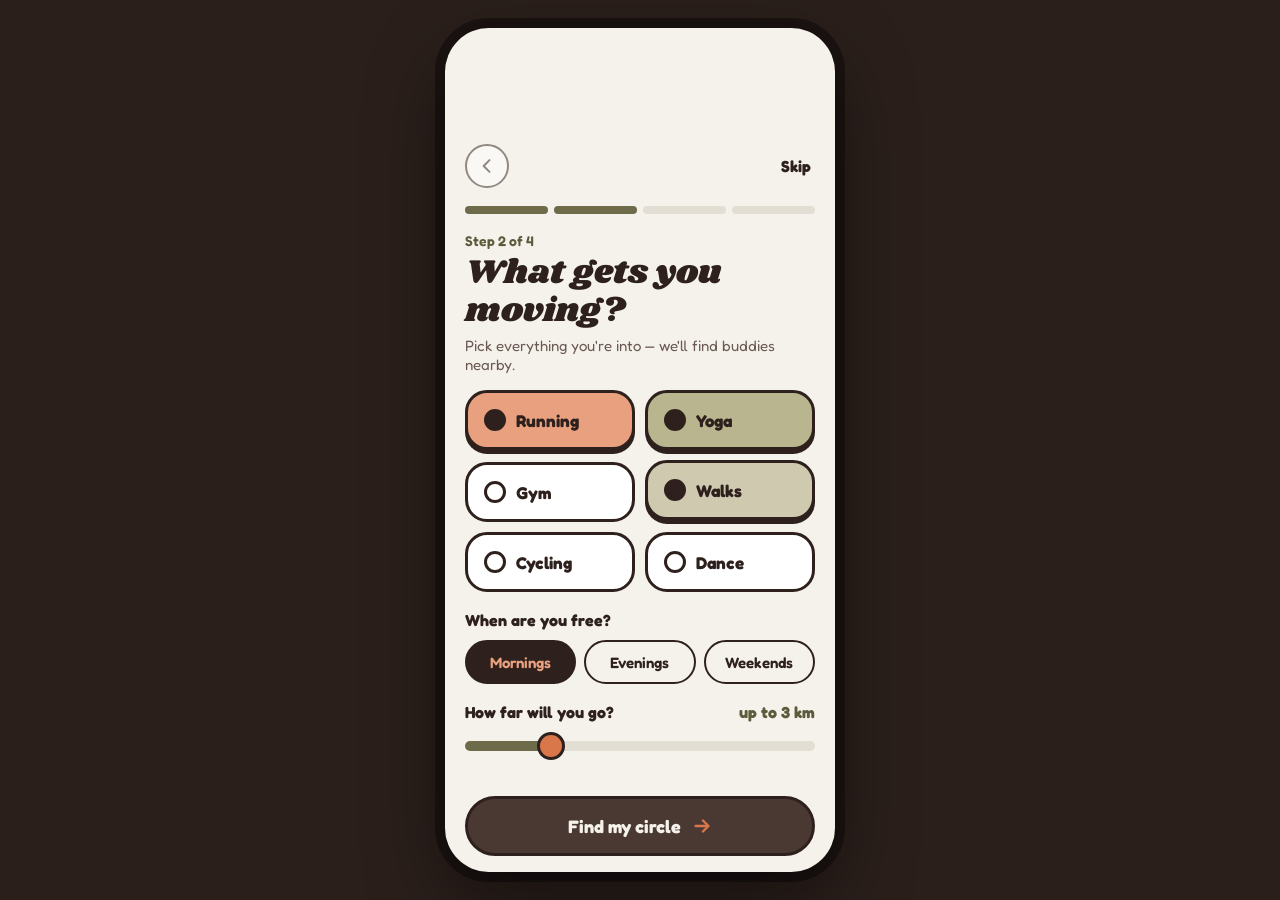
==== index.html @ 9f42185a "Replace repo contents with bloom-circle-repo archive Move app.js, index.html and style.css to the re" ====
<!doctype html>
<html lang="en">
<head>
<meta charset="utf-8">
<meta name="viewport" content="width=device-width, initial-scale=1, viewport-fit=cover">
<title>Bloom Circle</title>
<meta name="theme-color" content="#4A3832">
<link rel="preconnect" href="https://fonts.googleapis.com">
<link rel="preconnect" href="https://fonts.gstatic.com" crossorigin>
<link href="https://fonts.googleapis.com/css2?family=Shrikhand&family=Fredoka:wght@400;500;600;700&display=swap" rel="stylesheet">
<link rel="stylesheet" href="style.css">
</head>
<body>
<div class="phone">

  <!-- ============ ONBOARDING ============ -->
  <section class="screen onboarding active" id="onboarding">
    <div class="ob-blob" aria-hidden="true"></div>
    <div class="row-between">
      <button class="icon-btn light" aria-label="Back" disabled>
        <svg viewBox="0 0 24 24"><path d="M15 5l-7 7 7 7"/></svg>
      </button>
      <button class="link-btn" data-go="discover">Skip</button>
    </div>

    <div class="progress"><span class="on"></span><span class="on"></span><span></span><span></span></div>

    <div class="ob-head">
      <span class="step">Step 2 of 4</span>
      <h1>What gets you moving?</h1>
      <p>Pick everything you're into — we'll find buddies nearby.</p>
    </div>

    <div class="act-grid" id="actGrid"></div>

    <div class="block">
      <span class="label">When are you free?</span>
      <div class="seg" id="timeSeg">
        <button class="on">Mornings</button><button>Evenings</button><button>Weekends</button>
      </div>
    </div>

    <div class="block">
      <div class="row-between">
        <label class="label" for="dist">How far will you go?</label>
        <span class="dist-val" id="distVal">up to 3 km</span>
      </div>
      <input type="range" id="dist" min="1" max="10" value="3">
    </div>

    <div class="grow"></div>
    <button class="cta" data-go="discover">
      Find my circle
      <svg viewBox="0 0 24 24"><path d="M5 12h14M13 6l6 6-6 6"/></svg>
    </button>
  </section>

  <!-- ============ DISCOVER ============ -->
  <section class="screen discover" id="discover">
    <span class="sparkle" aria-hidden="true"></span>
    <div class="row-between">
      <div class="logo">
        <svg class="flower" viewBox="0 0 100 100" aria-hidden="true"><use href="#flower6"/><circle cx="50" cy="50" r="15" fill="#D9774B"/></svg>
        <span>bloom circle</span>
      </div>
      <button class="icon-btn dark" aria-label="Edit interests" data-go="onboarding">
        <svg viewBox="0 0 24 24"><path d="M4 7h10M18 7h2M4 17h4M12 17h8"/><circle cx="16" cy="7" r="2"/><circle cx="10" cy="17" r="2"/></svg>
      </button>
    </div>

    <div class="chips" id="chips"></div>

    <div class="deck" id="deck">
      <div class="deck-back" aria-hidden="true"></div>
      <div class="empty" id="empty">
        <svg class="flower big" viewBox="0 0 100 100" aria-hidden="true"><use href="#flower6"/><circle cx="50" cy="50" r="15" fill="#D9774B"/></svg>
        <h2>That's everyone for now</h2>
        <p>New buddies bloom every day.</p>
        <button class="pill" id="restart">Start over</button>
      </div>
    </div>

    <div class="actions">
      <button class="round skip" id="btnSkip" aria-label="Skip">
        <svg viewBox="0 0 24 24"><path d="M6 6l12 12M18 6L6 18"/></svg>
      </button>
      <button class="round like" id="btnLike" aria-label="Like">
        <svg viewBox="0 0 24 24"><path d="M12 20s-7-4.4-7-10a4 4 0 0 1 7-2.6A4 4 0 0 1 19 10c0 5.6-7 10-7 10z"/></svg>
      </button>
      <button class="round invite" id="btnInvite" aria-label="Invite to activity">
        <svg viewBox="0 0 24 24"><path d="M13 3L5 14h6l-1 7 8-11h-6z"/></svg>
      </button>
    </div>

    <nav class="tabbar">
      <button class="tab on" aria-label="Discover" data-go="discover">
        <svg viewBox="0 0 24 24"><rect x="5" y="3" width="14" height="18" rx="3"/></svg>
      </button>
      <button class="tab" aria-label="Interests" data-go="onboarding">
        <svg viewBox="0 0 24 24"><circle cx="9" cy="12" r="6"/><circle cx="15" cy="12" r="6"/></svg>
      </button>
      <button class="tab" aria-label="Chats" data-go="chat">
        <svg viewBox="0 0 24 24"><path d="M4 5h16v11H9l-5 4z"/></svg>
        <span class="dot" id="chatDot" hidden></span>
      </button>
      <button class="tab" aria-label="Profile" disabled>
        <svg viewBox="0 0 24 24"><circle cx="12" cy="8" r="4"/><path d="M4 21c1.5-4 4.5-6 8-6s6.5 2 8 6"/></svg>
      </button>
    </nav>
  </section>

  <!-- ============ MATCH ============ -->
  <section class="screen match" id="match">
    <div class="ring" aria-hidden="true"></div>
    <span class="star s1" aria-hidden="true"></span>
    <span class="star s2" aria-hidden="true"></span>
    <svg class="flower m-flower" viewBox="0 0 100 100" aria-hidden="true"><use href="#flower6"/><circle cx="50" cy="50" r="15" fill="#6E6B4A"/></svg>

    <h1>It's a<br>bloom!</h1>
    <p id="matchText">You and Sofia both want a morning run tomorrow.</p>

    <div class="avatars">
      <div class="av you">YOU</div>
      <div class="av them" id="matchAv">S</div>
      <div class="heart-badge"><svg viewBox="0 0 24 24"><path d="M12 20s-7-4.4-7-10a4 4 0 0 1 7-2.6A4 4 0 0 1 19 10c0 5.6-7 10-7 10z"/></svg></div>
    </div>

    <div class="plan-mini">
      <div class="tile"><svg viewBox="0 0 24 24"><circle cx="15" cy="4.5" r="2"/><path d="M8 21l3-6 3 2v5M6 12l3-3 4 1 2 3 3 1"/></svg></div>
      <div>
        <b id="matchPlan">Morning run · 5 km</b>
        <span id="matchWhen">Tomorrow, 7:00 · Park entrance</span>
      </div>
    </div>

    <div class="grow"></div>
    <button class="cta dark" id="sayHi">Say hi to Sofia</button>
    <button class="cta ghost" data-go="discover">Keep swiping</button>
  </section>

  <!-- ============ CHAT ============ -->
  <section class="screen chat" id="chat">
    <header class="chat-head">
      <button class="icon-btn dark" aria-label="Back" data-go="discover">
        <svg viewBox="0 0 24 24"><path d="M15 5l-7 7 7 7"/></svg>
      </button>
      <div class="av sm" id="chatAv">S</div>
      <div class="grow">
        <div class="chat-name" id="chatName">Sofia, 21</div>
        <div class="online" id="chatStatus">● online</div>
      </div>
    </header>

    <div class="chat-body">
      <div class="plan-card">
        <div class="row-between">
          <span class="caps">Your plan</span>
          <span class="badge" id="planBadge">Pending</span>
        </div>
        <div class="plan-title" id="planTitle">Morning run · 5 km</div>
        <div class="plan-when" id="planWhen">Tomorrow, 7:00 · Park entrance</div>
        <div class="plan-btns">
          <button class="solid" id="btnIn">I'm in</button>
          <button class="outline" id="btnTime">Change time</button>
        </div>
      </div>

      <div class="msgs" id="msgs"></div>

      <div class="quick" id="quick">
        <button>Share location</button><button>Running late</button><button>Safety tips</button>
      </div>

      <form class="composer" id="composer">
        <input id="msgInput" type="text" placeholder="Type something…" aria-label="Message" autocomplete="off">
        <button class="send" aria-label="Send">
          <svg viewBox="0 0 24 24"><path d="M4 12l16-8-6 16-2-6z"/></svg>
        </button>
      </form>
    </div>
  </section>

  <div class="toast" id="toast" role="status"></div>
</div>

<!-- shared flower shape -->
<svg width="0" height="0" style="position:absolute" aria-hidden="true">
  <defs>
    <g id="flower6" fill="#F5F2EC">
      <ellipse cx="50" cy="22" rx="13" ry="21"/>
      <ellipse cx="50" cy="22" rx="13" ry="21" transform="rotate(60 50 50)"/>
      <ellipse cx="50" cy="22" rx="13" ry="21" transform="rotate(120 50 50)"/>
      <ellipse cx="50" cy="22" rx="13" ry="21" transform="rotate(180 50 50)"/>
      <ellipse cx="50" cy="22" rx="13" ry="21" transform="rotate(240 50 50)"/>
      <ellipse cx="50" cy="22" rx="13" ry="21" transform="rotate(300 50 50)"/>
    </g>
  </defs>
</svg>

<script src="app.js"></script>
</body>
</html>
---- style.css ----
/* Bloom Circle — palette C: cocoa, cream, olive + terracotta */
:root {
  --cocoa: #4A3832;
  --ink: #2E211D;
  --cream: #F5F2EC;
  --olive: #6E6B4A;
  --olive-light: #B8B58F;
  --olive-text: #5E5B3D;
  --terra: #D9774B;
  --terra-light: #E8A07E;
  --muted: #6B5A54;
  --line: #E3DED3;
}

* { box-sizing: border-box; }
html, body { margin: 0; height: 100%; }
body {
  background: #2a1f1b;
  font-family: 'Fredoka', system-ui, sans-serif;
  color: var(--ink);
  display: flex; align-items: center; justify-content: center;
  -webkit-tap-highlight-color: transparent;
}
button { font-family: inherit; cursor: pointer; color: inherit; }
button:disabled { cursor: default; opacity: .5; }
svg { display: block; }
h1, h2 { font-family: 'Shrikhand', serif; font-weight: 400; margin: 0; }
p { margin: 0; }

/* phone frame on desktop, full screen on mobile */
.phone {
  position: relative; width: 390px; height: 844px; max-height: 100vh;
  border-radius: 44px; overflow: hidden; background: var(--cocoa);
  box-shadow: 0 30px 80px rgba(0,0,0,.45), 0 0 0 10px #1a1311;
}
@media (max-width: 500px) {
  body { display: block; }
  .phone { width: 100%; height: 100vh; height: 100dvh; max-height: none; border-radius: 0; box-shadow: none; }
}

/* screens */
.screen {
  position: absolute; inset: 0; display: flex; flex-direction: column;
  padding: 22px 20px 16px; gap: 14px; overflow: hidden;
  opacity: 0; pointer-events: none; transform: translateY(16px);
  transition: opacity .3s ease, transform .3s ease;
}
.screen.active { opacity: 1; pointer-events: auto; transform: none; }

.row-between { display: flex; align-items: center; justify-content: space-between; gap: 10px; }
.grow { flex-grow: 1; }

/* icon buttons */
.icon-btn {
  width: 44px; height: 44px; border-radius: 22px; padding: 0; flex-shrink: 0;
  display: flex; align-items: center; justify-content: center; background: transparent;
}
.icon-btn svg { width: 20px; height: 20px; fill: none; stroke-width: 2.4; stroke-linecap: round; stroke-linejoin: round; }
.icon-btn.light { border: 2px solid var(--ink); background: #fff; }
.icon-btn.light svg { stroke: var(--ink); }
.icon-btn.dark { border: 2px solid var(--cream); }
.icon-btn.dark svg { stroke: var(--cream); }
.link-btn { background: none; border: none; font-weight: 700; font-size: 16px; padding: 10px 4px; }

/* ---------- onboarding ---------- */
.onboarding { background: var(--cream); gap: 18px; }
.ob-blob { position: absolute; width: 300px; height: 300px; border-radius: 50%; background: var(--olive-light); right: -120px; top: -150px; }
.onboarding > * { position: relative; }
.progress { display: flex; gap: 6px; }
.progress span { flex: 1; height: 8px; border-radius: 4px; background: var(--line); }
.progress span.on { background: var(--olive); }
.ob-head { display: flex; flex-direction: column; gap: 6px; }
.step { font-size: 14px; font-weight: 600; color: var(--olive-text); }
.ob-head h1 { font-size: 34px; line-height: 1.1; }
.ob-head p { font-size: 15px; color: var(--muted); }

.act-grid { display: grid; grid-template-columns: repeat(2, minmax(0, 1fr)); gap: 10px; }
.act {
  height: 60px; border-radius: 22px; border: 3px solid var(--ink); background: #fff;
  display: flex; align-items: center; gap: 10px; padding: 0 16px;
  font-size: 17px; font-weight: 700; text-align: left;
  transition: transform .15s, box-shadow .15s, background .15s;
}
.act .dot { width: 22px; height: 22px; border-radius: 11px; border: 3px solid var(--ink); background: #fff; flex-shrink: 0; transition: background .15s; }
.act.on { box-shadow: 0 4px 0 var(--ink); transform: translateY(-2px); }
.act.on .dot { background: var(--ink); }
.act:active { transform: translateY(1px); box-shadow: none; }

.block { display: flex; flex-direction: column; gap: 10px; }
.label { font-weight: 700; font-size: 16px; }
.seg { display: flex; gap: 8px; }
.seg button {
  flex: 1; height: 44px; border-radius: 22px; border: 2px solid var(--ink);
  background: transparent; font-size: 15px; font-weight: 600; transition: background .15s, color .15s;
}
.seg button.on { background: var(--ink); color: var(--terra-light); }
.dist-val { font-weight: 700; color: var(--olive-text); }

input[type=range] {
  -webkit-appearance: none; appearance: none; width: 100%; height: 28px; background: transparent; margin: 0;
  --p: 22%;
}
input[type=range]::-webkit-slider-runnable-track {
  height: 10px; border-radius: 5px;
  background: linear-gradient(to right, var(--olive) var(--p), var(--line) var(--p));
}
input[type=range]::-moz-range-track { height: 10px; border-radius: 5px; background: var(--line); }
input[type=range]::-moz-range-progress { height: 10px; border-radius: 5px; background: var(--olive); }
input[type=range]::-webkit-slider-thumb {
  -webkit-appearance: none; width: 28px; height: 28px; border-radius: 14px; margin-top: -9px;
  background: var(--terra); border: 3px solid var(--ink);
}
input[type=range]::-moz-range-thumb { width: 22px; height: 22px; border-radius: 14px; background: var(--terra); border: 3px solid var(--ink); }

.cta {
  height: 60px; border-radius: 30px; border: 3px solid var(--ink); flex-shrink: 0;
  background: var(--cocoa); color: var(--cream);
  display: flex; align-items: center; justify-content: center; gap: 10px;
  font-size: 18px; font-weight: 700; transition: transform .1s;
}
.cta:active { transform: scale(.97); }
.cta svg { width: 22px; height: 22px; fill: none; stroke: var(--terra); stroke-width: 2.6; stroke-linecap: round; stroke-linejoin: round; }
.cta.dark { background: var(--ink); color: var(--cream); }
.cta.ghost { background: transparent; color: var(--ink); height: 56px; }

/* ---------- discover ---------- */
.discover { background: var(--cocoa); }
.sparkle {
  position: absolute; right: -14px; top: 120px; width: 60px; height: 60px; opacity: .45; background: var(--terra);
  clip-path: polygon(50% 0, 58% 42%, 100% 50%, 58% 58%, 50% 100%, 42% 58%, 0 50%, 42% 42%);
}
.logo { display: flex; align-items: center; gap: 8px; }
.logo .flower { width: 34px; height: 34px; }
.logo span { font-family: 'Shrikhand', serif; font-size: 26px; color: var(--terra); line-height: 1; }

.chips { display: flex; gap: 8px; overflow-x: auto; scrollbar-width: none; flex-shrink: 0; }
.chips::-webkit-scrollbar { display: none; }
.chip {
  height: 40px; padding: 0 16px; border-radius: 20px; flex-shrink: 0;
  border: 2px solid var(--cream); background: transparent; color: var(--cream);
  font-size: 15px; font-weight: 600; transition: background .15s, color .15s;
}
.chip.on { background: var(--cream); color: var(--ink); border-color: var(--ink); }

.deck { flex-grow: 1; position: relative; margin-top: 6px; min-height: 0; }
.deck-back { position: absolute; left: 14px; right: 14px; top: -8px; bottom: 10px; background: var(--olive); border-radius: 34px; transform: rotate(3deg); }

.card {
  position: absolute; inset: 0; background: var(--cream); border: 3px solid var(--ink);
  border-radius: 34px; overflow: hidden; display: flex; flex-direction: column;
  touch-action: none; user-select: none; cursor: grab;
  transition: transform .35s cubic-bezier(.2,.8,.2,1), opacity .35s;
}
.card.dragging { transition: none; cursor: grabbing; }
.card.under { transform: scale(.95) translateY(10px); pointer-events: none; }
.card .photo { flex: 1 1 auto; min-height: 150px; position: relative; overflow: hidden; border-bottom: 3px solid var(--ink); }
.card .blob { position: absolute; width: 260px; height: 260px; left: -60px; bottom: -120px; border-radius: 50%; }
.card .photo .flower { position: absolute; width: 140px; height: 140px; left: 50%; top: 50%; transform: translate(-50%, -52%); }
.card .ph-label { position: absolute; left: 16px; bottom: 14px; font-size: 12px; font-weight: 600; background: var(--cream); border-radius: 10px; padding: 4px 10px; }
.card .vibe {
  position: absolute; right: 14px; top: 14px; display: flex; align-items: center; gap: 6px;
  background: var(--cream); border: 2px solid var(--ink); border-radius: 20px; padding: 6px 12px; font-weight: 700; font-size: 15px;
}
.card .vibe svg { width: 16px; height: 16px; fill: none; stroke: var(--ink); stroke-width: 2.4; stroke-linejoin: round; }
.card .info { padding: 14px 18px 16px; display: flex; flex-direction: column; gap: 8px; flex-shrink: 0; }
.card .name { font-family: 'Shrikhand', serif; font-size: 28px; line-height: 1.1; }
.card .distance { font-size: 14px; font-weight: 600; color: var(--muted); white-space: nowrap; }
.card .when { display: flex; align-items: center; gap: 8px; font-size: 15px; font-weight: 600; color: var(--olive-text); }
.card .when svg { width: 18px; height: 18px; fill: none; stroke: currentColor; stroke-width: 2.2; stroke-linecap: round; }
.card .tags { display: flex; gap: 6px; flex-wrap: wrap; }
.card .tags span { font-size: 13px; font-weight: 600; border: 2px solid var(--ink); border-radius: 14px; padding: 3px 10px; background: #fff; }
.card .bio { font-size: 14px; line-height: 1.4; color: var(--cocoa); }

.stamp {
  position: absolute; top: 34px; padding: 6px 14px; border: 4px solid; border-radius: 14px;
  font-family: 'Shrikhand', serif; font-size: 28px; opacity: 0; background: var(--cream); z-index: 2;
}
.stamp.yes { left: 20px; color: var(--terra); border-color: var(--terra); transform: rotate(-14deg); }
.stamp.no { right: 20px; color: var(--ink); border-color: var(--ink); transform: rotate(14deg); }

.empty {
  position: absolute; inset: 0; border-radius: 34px; background: var(--cream); border: 3px solid var(--ink);
  display: none; flex-direction: column; align-items: center; justify-content: center; gap: 10px; text-align: center; padding: 24px;
}
.empty.show { display: flex; }
.empty .big { width: 90px; height: 90px; }
.empty .big use { fill: var(--olive-light); }
.empty h2 { font-size: 24px; }
.empty p { color: var(--muted); }
.pill { margin-top: 8px; height: 44px; padding: 0 22px; border-radius: 22px; border: none; background: var(--ink); color: var(--cream); font-weight: 700; font-size: 15px; }

.actions { display: flex; align-items: center; justify-content: center; gap: 22px; flex-shrink: 0; }
.round {
  border-radius: 50%; border: 3px solid var(--ink); padding: 0;
  display: flex; align-items: center; justify-content: center; transition: transform .12s;
}
.round:active { transform: scale(.88); }
.round svg { fill: none; stroke-linecap: round; stroke-linejoin: round; }
.round.skip { width: 62px; height: 62px; background: var(--cream); }
.round.skip svg { width: 24px; height: 24px; stroke: var(--ink); stroke-width: 3; }
.round.like { width: 78px; height: 78px; background: var(--terra); }
.round.like svg { width: 34px; height: 34px; fill: var(--cream); stroke: var(--ink); stroke-width: 1.8; }
.round.invite { width: 62px; height: 62px; background: var(--olive); }
.round.invite svg { width: 24px; height: 24px; stroke: var(--cream); stroke-width: 2.6; }

.tabbar { display: flex; justify-content: space-around; align-items: center; background: var(--ink); border-radius: 30px; height: 64px; padding: 0 8px; flex-shrink: 0; }
.tab { position: relative; width: 52px; height: 44px; border-radius: 22px; border: none; background: transparent; display: flex; align-items: center; justify-content: center; }
.tab svg { width: 22px; height: 22px; fill: none; stroke: var(--cream); stroke-width: 2.2; stroke-linecap: round; stroke-linejoin: round; }
.tab.on { background: var(--cream); }
.tab.on svg { stroke: var(--ink); }
.tab .dot { position: absolute; top: 6px; right: 10px; width: 9px; height: 9px; border-radius: 5px; background: var(--terra); }

/* ---------- match ---------- */
.match { background: var(--terra); align-items: center; padding: 64px 24px 28px; gap: 20px; }
.match > * { position: relative; }
.ring { position: absolute !important; width: 520px; height: 520px; border-radius: 50%; border: 40px solid #E39470; left: -65px; top: 120px; }
.star { position: absolute !important; clip-path: polygon(50% 0, 58% 42%, 100% 50%, 58% 58%, 50% 100%, 42% 58%, 0 50%, 42% 42%); }
.star.s1 { width: 54px; height: 54px; left: 28px; top: 70px; background: var(--olive); }
.star.s2 { width: 34px; height: 34px; right: 36px; top: 210px; background: var(--cream); }
.m-flower { position: absolute !important; width: 70px; height: 70px; right: 18px; top: 500px; }
.match h1 { font-size: 52px; line-height: 1; text-align: center; transform: rotate(-4deg); }
.match > p { font-size: 17px; font-weight: 500; text-align: center; }
.avatars { display: flex; align-items: center; height: 170px; }
.av {
  border-radius: 50%; border: 3px solid var(--ink); display: flex; align-items: center; justify-content: center;
  font-weight: 700; flex-shrink: 0;
}
.avatars .av { width: 150px; height: 150px; border-width: 4px; font-size: 40px; font-family: 'Shrikhand', serif; font-weight: 400; }
.av.you { background: var(--olive); color: var(--cream); transform: rotate(-6deg); font-size: 26px !important; }
.av.them { background: var(--cocoa); color: var(--cream); margin-left: -34px; transform: rotate(6deg); }
.heart-badge {
  position: absolute; left: 50%; top: 50%; transform: translate(-50%, -50%);
  width: 56px; height: 56px; border-radius: 28px; background: var(--cream); border: 3px solid var(--ink);
  display: flex; align-items: center; justify-content: center;
}
.heart-badge svg { width: 26px; height: 26px; fill: var(--terra); stroke: var(--ink); stroke-width: 1.8; stroke-linejoin: round; }
.match.active .heart-badge { animation: pop .6s .25s both; }
.match.active .avatars .you { animation: slideL .5s both; }
.match.active .avatars .them { animation: slideR .5s both; }
@keyframes pop { 0% { transform: translate(-50%,-50%) scale(0); } 70% { transform: translate(-50%,-50%) scale(1.25); } 100% { transform: translate(-50%,-50%) scale(1); } }
@keyframes slideL { from { transform: translateX(-80px) rotate(-6deg); opacity: 0; } }
@keyframes slideR { from { transform: translateX(80px) rotate(6deg); opacity: 0; } }

.plan-mini {
  width: 100%; background: var(--cream); border: 3px solid var(--ink); border-radius: 26px; padding: 14px 16px;
  display: flex; align-items: center; gap: 14px; box-shadow: 0 5px 0 var(--ink);
}
.plan-mini b { display: block; font-size: 16px; }
.plan-mini span { font-size: 14px; color: var(--muted); }
.tile { width: 52px; height: 52px; flex-shrink: 0; border-radius: 16px; background: var(--olive-light); border: 2px solid var(--ink); display: flex; align-items: center; justify-content: center; }
.tile svg { width: 26px; height: 26px; fill: none; stroke: var(--ink); stroke-width: 2.2; stroke-linecap: round; stroke-linejoin: round; }
.match .cta { width: 100%; }

/* ---------- chat ---------- */
.chat { background: var(--cocoa); padding: 0; gap: 0; }
.chat-head { display: flex; align-items: center; gap: 12px; padding: 22px 20px 16px; }
.av.sm { width: 48px; height: 48px; background: var(--olive-light); font-size: 18px; }
.chat-name { font-family: 'Shrikhand', serif; font-size: 22px; color: var(--cream); line-height: 1.1; }
.online { font-size: 13px; font-weight: 600; color: var(--terra-light); }
.chat-body {
  flex: 1; min-height: 0; background: var(--cream); border-radius: 34px 34px 0 0;
  padding: 18px 18px 14px; display: flex; flex-direction: column; gap: 12px;
}
.plan-card { background: var(--olive-light); border: 3px solid var(--ink); border-radius: 24px; padding: 14px 16px; display: flex; flex-direction: column; gap: 8px; flex-shrink: 0; }
.caps { font-size: 12px; font-weight: 700; letter-spacing: .06em; text-transform: uppercase; }
.badge { font-size: 12px; font-weight: 700; background: var(--ink); color: var(--terra-light); border-radius: 10px; padding: 3px 10px; transition: background .2s, color .2s; }
.badge.ok { background: var(--terra); color: var(--ink); }
.plan-title { font-family: 'Shrikhand', serif; font-size: 22px; line-height: 1.1; }
.plan-when { font-size: 14px; font-weight: 500; }
.plan-btns { display: flex; gap: 8px; }
.plan-btns button { flex: 1; height: 44px; border-radius: 22px; font-size: 15px; font-weight: 700; }
.plan-btns .solid { border: none; background: var(--ink); color: var(--cream); }
.plan-btns .outline { border: 2px solid var(--ink); background: transparent; }

.msgs { flex: 1; min-height: 0; overflow-y: auto; display: flex; flex-direction: column; gap: 10px; padding: 4px 2px; }
.time { align-self: center; font-size: 12px; font-weight: 600; color: var(--muted); }
.msg { max-width: 78%; padding: 10px 14px; font-size: 15px; line-height: 1.35; animation: msgIn .25s both; }
.msg.them { align-self: flex-start; background: #fff; border: 2px solid var(--ink); border-radius: 22px 22px 22px 6px; }
.msg.me { align-self: flex-end; background: var(--olive); color: var(--cream); border-radius: 22px 22px 6px 22px; }
.msg.typing { color: var(--muted); }
@keyframes msgIn { from { opacity: 0; transform: translateY(8px); } }

.quick { display: flex; gap: 8px; overflow-x: auto; scrollbar-width: none; flex-shrink: 0; }
.quick::-webkit-scrollbar { display: none; }
.quick button { height: 36px; flex-shrink: 0; border-radius: 18px; border: 2px solid var(--olive-text); background: transparent; color: var(--olive-text); font-size: 14px; font-weight: 600; padding: 0 14px; }
.composer { display: flex; gap: 8px; align-items: center; flex-shrink: 0; }
.composer input {
  flex: 1; min-width: 0; height: 52px; border-radius: 26px; background: #fff; border: 2px solid var(--ink);
  padding: 0 18px; font-family: inherit; font-size: 15px; color: var(--ink); outline: none;
}
.composer input:focus { border-color: var(--terra); }
.send { width: 52px; height: 52px; border-radius: 26px; background: var(--terra); border: 2px solid var(--ink); display: flex; align-items: center; justify-content: center; padding: 0; flex-shrink: 0; }
.send svg { width: 22px; height: 22px; fill: none; stroke: var(--ink); stroke-width: 2.4; stroke-linecap: round; stroke-linejoin: round; }

/* toast */
.toast {
  position: absolute; left: 50%; bottom: 96px; transform: translate(-50%, 20px); opacity: 0;
  background: var(--ink); color: var(--cream); padding: 10px 18px; border-radius: 20px;
  font-size: 14px; font-weight: 600; pointer-events: none; transition: .25s; white-space: nowrap; z-index: 10;
}
.toast.show { opacity: 1; transform: translate(-50%, 0); }

button:focus-visible, input:focus-visible { outline: 3px solid var(--terra); outline-offset: 2px; }
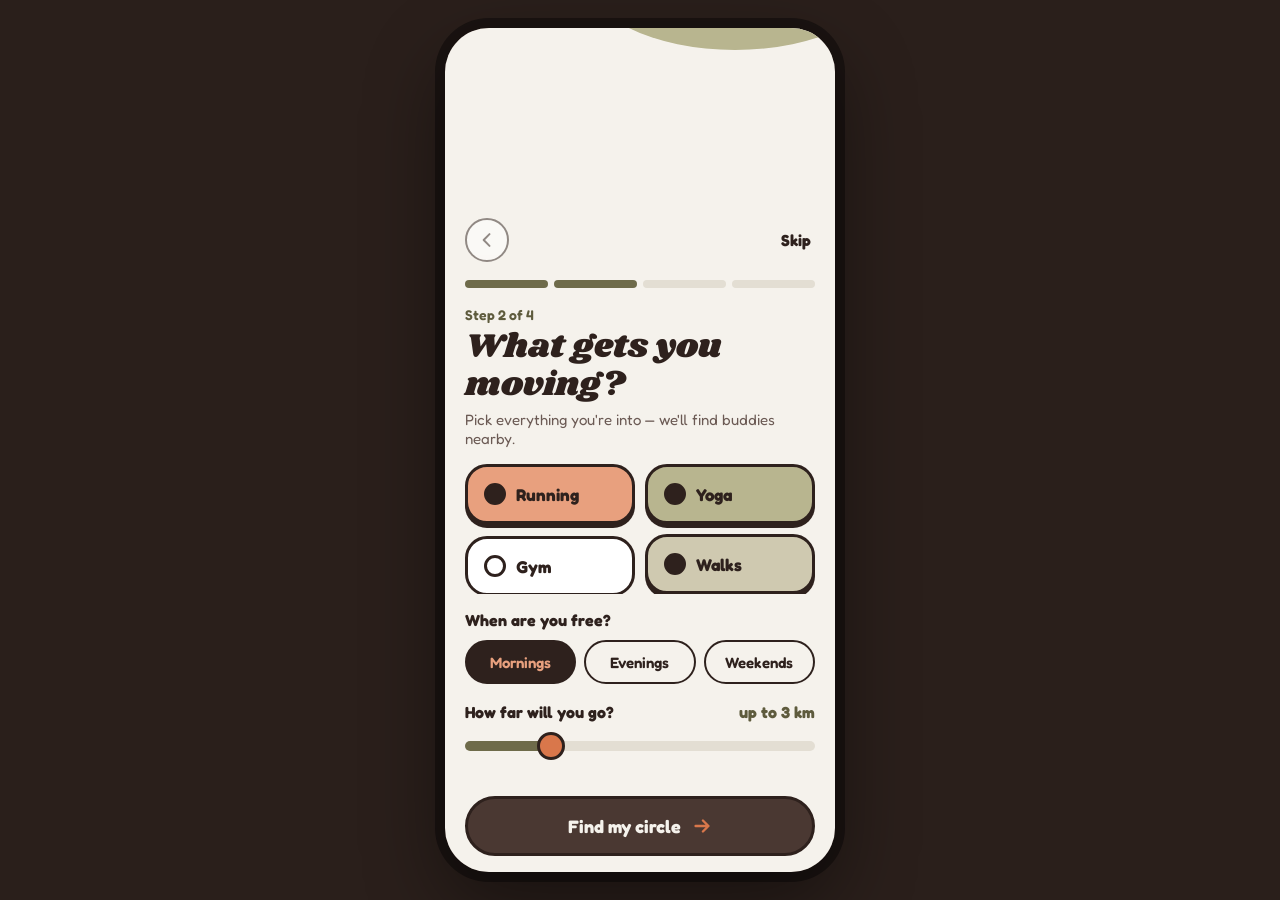
==== commit be6dd2b0: "Chat list, profile view mode, custom activities The profile now opens read-only and the segment is V" ====
--- a/index.html
+++ b/index.html
@@ -99,11 +99,11 @@
       <button class="tab" aria-label="Interests" data-go="onboarding">
         <svg viewBox="0 0 24 24"><circle cx="9" cy="12" r="6"/><circle cx="15" cy="12" r="6"/></svg>
       </button>
-      <button class="tab" aria-label="Chats" data-go="chat">
+      <button class="tab" aria-label="Chats" data-go="chats">
         <svg viewBox="0 0 24 24"><path d="M4 5h16v11H9l-5 4z"/></svg>
-        <span class="dot" id="chatDot" hidden></span>
-      </button>
-      <button class="tab" aria-label="Profile" disabled>
+        <span class="dot chatdot" hidden></span>
+      </button>
+      <button class="tab" aria-label="Profile" data-go="profile">
         <svg viewBox="0 0 24 24"><circle cx="12" cy="8" r="4"/><path d="M4 21c1.5-4 4.5-6 8-6s6.5 2 8 6"/></svg>
       </button>
     </nav>
@@ -138,10 +138,40 @@
     <button class="cta ghost" data-go="discover">Keep swiping</button>
   </section>
 
+
+  <!-- ============ CHATS ============ -->
+  <section class="screen chats" id="chats">
+    <h1 class="p-title">Chats</h1>
+
+    <div class="chat-list" id="chatList"></div>
+    <div class="chats-empty" id="chatsEmpty" hidden>
+      <svg class="flower big" viewBox="0 0 100 100" aria-hidden="true"><use href="#flower6"/><circle cx="50" cy="50" r="15" fill="#D9774B"/></svg>
+      <h2>No chats yet</h2>
+      <p>Bloom with someone on Discover and your chat lands here.</p>
+      <button class="pill" data-go="discover">Find buddies</button>
+    </div>
+
+    <nav class="tabbar">
+      <button class="tab" aria-label="Discover" data-go="discover">
+        <svg viewBox="0 0 24 24"><rect x="5" y="3" width="14" height="18" rx="3"/></svg>
+      </button>
+      <button class="tab" aria-label="Interests" data-go="onboarding">
+        <svg viewBox="0 0 24 24"><circle cx="9" cy="12" r="6"/><circle cx="15" cy="12" r="6"/></svg>
+      </button>
+      <button class="tab on" aria-label="Chats" data-go="chats">
+        <svg viewBox="0 0 24 24"><path d="M4 5h16v11H9l-5 4z"/></svg>
+        <span class="dot chatdot" hidden></span>
+      </button>
+      <button class="tab" aria-label="Profile" data-go="profile">
+        <svg viewBox="0 0 24 24"><circle cx="12" cy="8" r="4"/><path d="M4 21c1.5-4 4.5-6 8-6s6.5 2 8 6"/></svg>
+      </button>
+    </nav>
+  </section>
+
   <!-- ============ CHAT ============ -->
   <section class="screen chat" id="chat">
     <header class="chat-head">
-      <button class="icon-btn dark" aria-label="Back" data-go="discover">
+      <button class="icon-btn dark" aria-label="Back to chats" data-go="chats">
         <svg viewBox="0 0 24 24"><path d="M15 5l-7 7 7 7"/></svg>
       </button>
       <div class="av sm" id="chatAv">S</div>
@@ -180,7 +210,213 @@
     </div>
   </section>
 
+
+  <!-- ============ PROFILE ============ -->
+  <section class="screen profile" id="profile">
+
+    <!-- ---------- profile ---------- -->
+    <div class="p-page" id="profMain">
+      <div class="row-between">
+        <h1 class="p-title">Profile</h1>
+        <button class="icon-btn dark" id="btnSettings" aria-label="Settings">
+          <svg viewBox="0 0 24 24"><circle cx="12" cy="12" r="3"/><circle cx="12" cy="12" r="6.3"/><path d="M12 5.7V3M12 18.3V21M5.7 12H3M18.3 12H21M16.5 7.5l1.9-1.9M7.5 7.5L5.6 5.6M16.5 16.5l1.9 1.9M7.5 16.5l-1.9 1.9"/></svg>
+        </button>
+      </div>
+
+      <div class="p-scroll">
+        <div class="not-preview">
+          <div class="p-photos">
+            <div class="p-ring" id="profRing">
+              <div class="p-main">
+                <div class="p-blob"></div>
+                <svg class="p-flower" viewBox="0 0 100 100" aria-hidden="true"><use href="#flower6"/><circle cx="50" cy="50" r="15" fill="#D9774B"/></svg>
+                <span class="p-label">[MAIN PHOTO]</span>
+                <span class="p-pct" id="profPct">70%</span>
+              </div>
+            </div>
+            <div class="p-slots" id="photoSlots"></div>
+            <span class="p-complete" id="profComplete">Profile 70% complete</span>
+          </div>
+
+          <div class="p-id">
+            <div class="p-namerow">
+              <input class="p-name" id="profName" aria-label="Name" maxlength="18" autocomplete="off">
+              <span class="p-measure" id="nameMeasure" aria-hidden="true"></span>
+              <span class="p-comma">,</span>
+              <input class="p-age" id="profAge" type="number" min="18" max="99" aria-label="Age">
+            </div>
+            <p class="p-hint" id="ageHint" hidden>You must be 18 or older</p>
+            <div class="p-sub">
+              <span id="profCity">Kyiv &middot; Podil</span>
+              <span class="p-verified"><svg viewBox="0 0 24 24"><path d="M5 12.5l4.5 4.5L19 7.5"/></svg>Verified</span>
+            </div>
+          </div>
+        </div>
+
+        <div class="p-seg" id="modeSeg" role="group" aria-label="View mode">
+          <button class="on" data-mode="view">View</button><button data-mode="edit">Edit</button><button data-mode="preview">Preview</button>
+        </div>
+
+        <div class="p-preview" id="profPreview" hidden></div>
+
+        <div class="not-preview">
+          <section class="p-sec">
+            <div class="row-between"><h2 class="p-h2">About me</h2><span class="p-count" id="bioCount">0/150</span></div>
+            <textarea class="p-bio" id="profBio" maxlength="150" rows="3" aria-label="About me" placeholder="Say something about yourself"></textarea>
+          </section>
+
+          <section class="p-sec">
+            <div class="row-between">
+              <h2 class="p-h2">My activities</h2>
+              <button class="p-add" id="btnAddAct">+ Add</button>
+            </div>
+            <div class="p-picker" id="actPicker" hidden>
+              <div class="p-pickgrid" id="actPickGrid"></div>
+              <div class="p-newact">
+                <input id="actInput" type="text" maxlength="18" autocomplete="off" placeholder="Add your own, e.g. Tennis" aria-label="Add your own activity">
+                <button id="actAdd" aria-label="Add this activity">
+                  <svg viewBox="0 0 24 24"><path d="M12 5v14M5 12h14"/></svg>
+                </button>
+              </div>
+              <div class="p-suggest" id="actSuggest"></div>
+            </div>
+            <div class="p-chips" id="profActs"></div>
+          </section>
+
+          <section class="p-sec">
+            <h2 class="p-h2">Availability</h2>
+            <div class="p-avail" id="profAvail"></div>
+            <div class="row-between"><span class="p-label2">Search radius</span><span class="p-val" id="profDistVal">up to 3 km</span></div>
+            <input type="range" id="profDist" min="1" max="10" value="3" aria-label="Search radius">
+          </section>
+
+          <section class="p-sec">
+            <h2 class="p-h2">Looking for</h2>
+            <div class="p-chips" id="profLooking"></div>
+            <span class="p-label2">Vibe</span>
+            <div class="p-chips" id="profVibes"></div>
+          </section>
+
+          <section class="p-sec">
+            <h2 class="p-h2">Stats</h2>
+            <div class="p-stats">
+              <div class="p-stat"><b id="statMeetups">0</b><span>Meetups</span></div>
+              <div class="p-stat"><b id="statBuddies">0</b><span>Buddies</span></div>
+              <div class="p-stat"><b id="statStreak">0</b><span>Week streak</span></div>
+            </div>
+          </section>
+
+          <section class="p-sec">
+            <h2 class="p-h2">Badges</h2>
+            <div class="p-badges" id="profBadges"></div>
+          </section>
+        </div>
+      </div>
+
+      <nav class="tabbar">
+        <button class="tab" aria-label="Discover" data-go="discover">
+          <svg viewBox="0 0 24 24"><rect x="5" y="3" width="14" height="18" rx="3"/></svg>
+        </button>
+        <button class="tab" aria-label="Interests" data-go="onboarding">
+          <svg viewBox="0 0 24 24"><circle cx="9" cy="12" r="6"/><circle cx="15" cy="12" r="6"/></svg>
+        </button>
+        <button class="tab" aria-label="Chats" data-go="chats">
+          <svg viewBox="0 0 24 24"><path d="M4 5h16v11H9l-5 4z"/></svg>
+          <span class="dot chatdot" hidden></span>
+        </button>
+        <button class="tab on" aria-label="Profile" data-go="profile">
+          <svg viewBox="0 0 24 24"><circle cx="12" cy="8" r="4"/><path d="M4 21c1.5-4 4.5-6 8-6s6.5 2 8 6"/></svg>
+        </button>
+      </nav>
+    </div>
+
+    <!-- ---------- settings ---------- -->
+    <div class="p-page" id="profSettings" hidden>
+      <div class="row-between">
+        <button class="icon-btn dark" id="btnSetBack" aria-label="Back to profile">
+          <svg viewBox="0 0 24 24"><path d="M15 5l-7 7 7 7"/></svg>
+        </button>
+        <h1 class="p-title">Settings</h1>
+        <span class="p-spacer"></span>
+      </div>
+
+      <div class="p-scroll">
+        <section class="p-sec">
+          <h2 class="p-h2">Discovery</h2>
+          <div class="p-row">
+            <span>Show me in search</span>
+            <button class="p-switch on" data-key="visible" data-label="Show me in search" role="switch" aria-checked="true" aria-label="Show me in search"><span></span></button>
+          </div>
+          <div class="row-between"><span class="p-label2">Age range</span><span class="p-val" id="ageRangeVal">18 &ndash; 35</span></div>
+          <span class="p-mini">Youngest</span>
+          <input type="range" id="ageMin" min="18" max="60" value="18" aria-label="Youngest age">
+          <span class="p-mini">Oldest</span>
+          <input type="range" id="ageMax" min="18" max="60" value="35" aria-label="Oldest age">
+          <div class="row-between"><span class="p-label2">Max distance</span><span class="p-val" id="setDistVal">up to 3 km</span></div>
+          <input type="range" id="setDist" min="1" max="10" value="3" aria-label="Maximum distance">
+        </section>
+
+        <section class="p-sec">
+          <h2 class="p-h2">Notifications</h2>
+          <div class="p-row">
+            <span>New matches</span>
+            <button class="p-switch on" data-key="matches" data-label="New matches" role="switch" aria-checked="true" aria-label="New matches"><span></span></button>
+          </div>
+          <div class="p-row">
+            <span>Messages</span>
+            <button class="p-switch on" data-key="messages" data-label="Messages" role="switch" aria-checked="true" aria-label="Messages"><span></span></button>
+          </div>
+          <div class="p-row">
+            <span>Meetup reminders</span>
+            <button class="p-switch on" data-key="reminders" data-label="Meetup reminders" role="switch" aria-checked="true" aria-label="Meetup reminders"><span></span></button>
+          </div>
+        </section>
+
+        <section class="p-sec">
+          <h2 class="p-h2">Safety</h2>
+          <button class="p-link" data-toast="Meet in a public place and tell a friend">Safety tips</button>
+          <button class="p-link" data-toast="Nobody is blocked yet">Blocked users (0)</button>
+          <button class="p-link" data-toast="Meetup sharing coming soon">Share my meetups with a friend</button>
+        </section>
+
+        <section class="p-sec">
+          <h2 class="p-h2">Account</h2>
+          <button class="p-link warn" id="btnReset">Reset demo</button>
+          <button class="p-link warn" id="btnLogout">Log out</button>
+        </section>
+      </div>
+
+      <nav class="tabbar">
+        <button class="tab" aria-label="Discover" data-go="discover">
+          <svg viewBox="0 0 24 24"><rect x="5" y="3" width="14" height="18" rx="3"/></svg>
+        </button>
+        <button class="tab" aria-label="Interests" data-go="onboarding">
+          <svg viewBox="0 0 24 24"><circle cx="9" cy="12" r="6"/><circle cx="15" cy="12" r="6"/></svg>
+        </button>
+        <button class="tab" aria-label="Chats" data-go="chats">
+          <svg viewBox="0 0 24 24"><path d="M4 5h16v11H9l-5 4z"/></svg>
+          <span class="dot chatdot" hidden></span>
+        </button>
+        <button class="tab on" aria-label="Profile" data-go="profile">
+          <svg viewBox="0 0 24 24"><circle cx="12" cy="8" r="4"/><path d="M4 21c1.5-4 4.5-6 8-6s6.5 2 8 6"/></svg>
+        </button>
+      </nav>
+    </div>
+  </section>
+
   <div class="toast" id="toast" role="status"></div>
+
+  <div class="modal" id="modal" hidden>
+    <div class="modal-box" role="dialog" aria-modal="true" aria-labelledby="modalTitle">
+      <h2 id="modalTitle">Reset demo?</h2>
+      <p id="modalText">This clears your matches, chats and profile edits.</p>
+      <div class="modal-btns">
+        <button class="m-ghost" id="modalNo">Cancel</button>
+        <button class="m-solid" id="modalYes">Reset</button>
+      </div>
+    </div>
+  </div>
+
 </div>
 
 <!-- shared flower shape -->
--- a/style.css
+++ b/style.css
@@ -74,7 +74,9 @@
 .ob-head h1 { font-size: 34px; line-height: 1.1; }
 .ob-head p { font-size: 15px; color: var(--muted); }
 
-.act-grid { display: grid; grid-template-columns: repeat(2, minmax(0, 1fr)); gap: 10px; }
+/* your own activities land here too, so the grid scrolls once it outgrows the screen */
+.act-grid { display: grid; grid-template-columns: repeat(2, minmax(0, 1fr)); gap: 10px; overflow-y: auto; min-height: 130px; padding: 2px; margin: -2px; scrollbar-width: none; }
+.act-grid::-webkit-scrollbar { display: none; }
 .act {
   height: 60px; border-radius: 22px; border: 3px solid var(--ink); background: #fff;
   display: flex; align-items: center; gap: 10px; padding: 0 16px;
@@ -301,3 +303,188 @@
 .toast.show { opacity: 1; transform: translate(-50%, 0); }
 
 button:focus-visible, input:focus-visible { outline: 3px solid var(--terra); outline-offset: 2px; }
+
+/* ---------- profile ---------- */
+[hidden] { display: none !important; }
+
+.profile { background: var(--cocoa); gap: 0; }
+.p-page { display: flex; flex-direction: column; flex: 1; min-height: 0; gap: 12px; }
+.p-title { font-family: 'Shrikhand', serif; font-weight: 400; font-size: 30px; line-height: 1.1; color: var(--cream); margin: 0; }
+.p-spacer { width: 44px; }
+.p-scroll {
+  flex: 1; min-height: 0; overflow-y: auto; -webkit-overflow-scrolling: touch;
+  display: flex; flex-direction: column; gap: 14px; padding-bottom: 6px; scrollbar-width: none;
+}
+.p-scroll::-webkit-scrollbar { display: none; }
+
+/* photos + completeness ring */
+.p-photos { display: flex; flex-direction: column; align-items: flex-start; gap: 10px; }
+.p-ring { width: 100%; border-radius: 34px; padding: 6px; background: conic-gradient(var(--terra) var(--p, 70%), var(--olive) 0); }
+.p-main { position: relative; height: 200px; border-radius: 28px; overflow: hidden; background: var(--olive-light); border: 3px solid var(--ink); }
+.p-blob { position: absolute; width: 240px; height: 240px; left: -70px; bottom: -130px; border-radius: 50%; background: var(--olive); }
+.p-flower { position: absolute; width: 110px; height: 110px; left: 50%; top: 50%; transform: translate(-50%, -54%); }
+.p-label { position: absolute; left: 14px; bottom: 12px; font-size: 12px; font-weight: 600; background: var(--cream); border-radius: 10px; padding: 4px 10px; }
+.p-pct { position: absolute; right: 12px; top: 12px; background: var(--cream); border: 2px solid var(--ink); border-radius: 18px; padding: 5px 12px; font-size: 15px; font-weight: 700; }
+.p-slots { display: flex; gap: 10px; width: 100%; }
+.p-slot {
+  flex: 1; height: 76px; border-radius: 20px; padding: 0; background: transparent;
+  border: 3px dashed var(--olive-light); display: flex; align-items: center; justify-content: center;
+}
+.p-slot svg { width: 24px; height: 24px; fill: none; stroke: var(--cream); stroke-width: 2.6; stroke-linecap: round; }
+.p-complete { font-size: 14px; font-weight: 600; color: var(--terra-light); }
+
+/* name, age, city */
+.p-id { display: flex; flex-direction: column; gap: 6px; }
+.p-namerow { display: flex; align-items: baseline; gap: 0; }
+.p-name, .p-age, .p-comma, .p-measure { font-family: 'Shrikhand', serif; font-size: 30px; line-height: 1.2; color: var(--cream); }
+.p-name, .p-age {
+  background: transparent; border: none; border-bottom: 2px dashed var(--olive-light);
+  padding: 0 1px 2px; outline: none; min-width: 0;
+}
+.p-name { flex: 0 1 auto; width: 5ch; }
+.p-measure { position: absolute; visibility: hidden; white-space: pre; padding: 0 1px; }
+.p-age { width: 58px; appearance: textfield; -moz-appearance: textfield; }
+.p-age::-webkit-outer-spin-button, .p-age::-webkit-inner-spin-button { -webkit-appearance: none; margin: 0; }
+.p-name:focus, .p-age:focus { border-bottom-color: var(--terra); }
+.p-age.bad { color: var(--terra-light); border-bottom-color: var(--terra); }
+.p-mini { font-size: 12px; font-weight: 600; color: var(--muted); }
+.p-hint { font-size: 13px; font-weight: 600; color: var(--terra-light); }
+.p-sub { display: flex; align-items: center; gap: 10px; font-size: 14px; font-weight: 600; color: var(--cream); }
+.p-verified { display: inline-flex; align-items: center; gap: 5px; background: var(--olive); border-radius: 14px; padding: 4px 10px; font-size: 13px; }
+.p-verified svg { width: 14px; height: 14px; fill: none; stroke: var(--cream); stroke-width: 3; stroke-linecap: round; stroke-linejoin: round; }
+
+/* edit / preview switch */
+.p-seg { display: flex; gap: 8px; flex-shrink: 0; }
+.p-seg button { flex: 1; height: 44px; border-radius: 22px; border: 2px solid var(--cream); background: transparent; color: var(--cream); font-size: 15px; font-weight: 700; }
+.p-seg button.on { background: var(--cream); color: var(--ink); border-color: var(--ink); }
+
+/* a card exactly like the one on Discover, minus the vibe badge */
+.p-preview .card { position: static; height: auto; touch-action: auto; cursor: default; transition: none; }
+.p-preview .card .photo { flex: 0 0 230px; }
+
+/* sections */
+.p-sec { background: var(--cream); border: 3px solid var(--ink); border-radius: 26px; padding: 14px 16px; display: flex; flex-direction: column; gap: 10px; }
+.p-h2 { font-size: 19px; }
+.p-count { font-size: 13px; font-weight: 600; color: var(--muted); }
+.p-label2 { font-size: 14px; font-weight: 700; }
+.p-val { font-size: 14px; font-weight: 700; color: var(--olive-text); }
+.p-bio {
+  font-family: inherit; font-size: 15px; line-height: 1.4; color: var(--ink);
+  background: #fff; border: 2px solid var(--ink); border-radius: 16px; padding: 10px 12px; resize: none; outline: none;
+}
+.p-bio:focus { border-color: var(--terra); }
+
+/* activities */
+.p-chips { display: flex; flex-wrap: wrap; gap: 8px; }
+.p-chip { min-height: 44px; padding: 0 14px; border-radius: 22px; border: 3px solid var(--ink); background: #fff; font-size: 15px; font-weight: 700; }
+.p-chip.on { box-shadow: 0 4px 0 var(--ink); }
+.p-chip .lvl { font-weight: 600; color: var(--cocoa); }
+.p-add { min-height: 44px; padding: 0 14px; border-radius: 22px; border: 2px solid var(--ink); background: transparent; font-size: 14px; font-weight: 700; }
+.p-pick { min-height: 44px; padding: 0 12px; border-radius: 18px; border: 3px solid var(--ink); background: #fff; display: flex; align-items: center; gap: 8px; font-size: 15px; font-weight: 700; text-align: left; }
+.p-pick .box { width: 18px; height: 18px; border-radius: 9px; border: 3px solid var(--ink); background: #fff; flex-shrink: 0; }
+.p-pick.on .box { background: var(--ink); }
+
+/* availability */
+.p-avail { display: flex; flex-direction: column; gap: 8px; }
+.p-arow { display: flex; flex-direction: column; gap: 5px; }
+.p-alabel { font-size: 13px; font-weight: 700; color: var(--olive-text); }
+.p-days { display: grid; grid-template-columns: repeat(7, minmax(0, 1fr)); gap: 4px; }
+.p-cell { height: 44px; padding: 0; border-radius: 12px; border: 2px solid var(--ink); background: #fff; font-size: 13px; font-weight: 700; }
+.p-cell.on { background: var(--terra); }
+
+/* stats */
+.p-stats { display: flex; gap: 8px; }
+.p-stat { flex: 1; background: var(--olive-light); border: 2px solid var(--ink); border-radius: 18px; padding: 10px 6px; text-align: center; }
+.p-stat b { display: block; font-family: 'Shrikhand', serif; font-weight: 400; font-size: 24px; line-height: 1.2; }
+.p-stat span { font-size: 12px; font-weight: 600; }
+
+/* badges */
+.p-badges { display: flex; gap: 8px; overflow-x: auto; scrollbar-width: none; }
+.p-badges::-webkit-scrollbar { display: none; }
+.p-badge {
+  flex: 0 0 auto; width: 98px; min-height: 96px; padding: 10px 6px; border-radius: 20px;
+  border: 2px solid var(--ink); background: var(--terra-light);
+  display: flex; flex-direction: column; align-items: center; justify-content: center; gap: 6px;
+  font-size: 12px; font-weight: 700; line-height: 1.2; text-align: center;
+}
+.p-badge svg { width: 24px; height: 24px; fill: none; stroke: var(--ink); stroke-width: 2.2; stroke-linecap: round; stroke-linejoin: round; }
+.p-badge.locked { background: var(--line); color: var(--muted); border-color: var(--muted); }
+.p-badge.locked svg { stroke: var(--muted); }
+
+/* settings */
+.p-row { display: flex; align-items: center; justify-content: space-between; gap: 10px; min-height: 44px; font-size: 15px; font-weight: 600; }
+.p-switch { position: relative; width: 64px; height: 44px; flex-shrink: 0; padding: 0; border: none; background: transparent; display: flex; align-items: center; }
+.p-switch::before {
+  content: ''; position: absolute; left: 4px; right: 4px; top: 7px; bottom: 7px;
+  border-radius: 15px; border: 2px solid var(--ink); background: var(--line); transition: background .15s;
+}
+.p-switch.on::before { background: var(--terra); }
+.p-switch span { position: relative; width: 24px; height: 24px; margin-left: 8px; border-radius: 12px; background: #fff; border: 2px solid var(--ink); transition: transform .15s; }
+.p-switch.on span { transform: translateX(24px); }
+.p-link { min-height: 48px; padding: 12px 14px; border-radius: 18px; border: 2px solid var(--ink); background: #fff; font-size: 15px; font-weight: 600; text-align: left; }
+.p-link.warn { border-color: var(--terra); }
+
+/* confirm dialog */
+.modal { position: absolute; inset: 0; z-index: 20; display: flex; align-items: center; justify-content: center; padding: 28px; background: rgba(46, 33, 29, .6); }
+.modal-box { background: var(--cream); border: 3px solid var(--ink); border-radius: 28px; padding: 20px; display: flex; flex-direction: column; gap: 10px; box-shadow: 0 6px 0 var(--ink); }
+.modal-box h2 { font-size: 24px; }
+.modal-box p { font-size: 15px; line-height: 1.4; color: var(--cocoa); }
+.modal-btns { display: flex; gap: 8px; margin-top: 4px; }
+.modal-btns button { flex: 1; height: 48px; border-radius: 24px; border: 2px solid var(--ink); font-size: 15px; font-weight: 700; }
+.m-ghost { background: transparent; }
+.m-solid { background: var(--terra); }
+
+/* ---------- profile: view / edit / preview ---------- */
+#profile.mode-preview .not-preview { display: none; }
+#profile:not(.mode-preview) .p-preview { display: none; }
+/* outside edit mode the fields are plain text, not form controls */
+#profile:not(.mode-edit) .p-name, #profile:not(.mode-edit) .p-age { border-bottom-color: transparent; }
+#profile:not(.mode-edit) .p-bio { border-color: transparent; background: transparent; padding: 0; margin-left: -2px; overflow: hidden; }
+#profile:not(.mode-edit) .p-count { display: none; }
+#profile:not(.mode-edit) .p-add { display: none; }
+#profile .p-chip:disabled, #profile .p-cell:disabled { opacity: 1; cursor: default; }
+
+/* ---------- activity picker ---------- */
+.p-picker { display: flex; flex-direction: column; gap: 10px; }
+.p-pickgrid { display: grid; grid-template-columns: repeat(2, minmax(0, 1fr)); gap: 8px; }
+.p-newact { display: flex; gap: 8px; }
+.p-newact input {
+  flex: 1; min-width: 0; height: 44px; border-radius: 22px; border: 2px solid var(--ink); background: #fff;
+  padding: 0 14px; font-family: inherit; font-size: 15px; color: var(--ink); outline: none;
+}
+.p-newact input:focus { border-color: var(--terra); }
+.p-newact button {
+  width: 44px; height: 44px; flex-shrink: 0; padding: 0; border-radius: 22px;
+  border: 2px solid var(--ink); background: var(--terra); display: flex; align-items: center; justify-content: center;
+}
+.p-newact button svg { width: 22px; height: 22px; fill: none; stroke: var(--ink); stroke-width: 2.6; stroke-linecap: round; }
+.p-suggest { display: flex; flex-wrap: wrap; gap: 8px; }
+.p-suggest:empty { display: none; }
+.p-sug { min-height: 44px; padding: 0 14px; border-radius: 22px; border: 2px dashed var(--ink); background: transparent; font-size: 15px; font-weight: 600; }
+
+/* ---------- chat list ---------- */
+.chats { background: var(--cocoa); }
+.chat-list { flex: 1; min-height: 0; overflow-y: auto; display: flex; flex-direction: column; gap: 10px; scrollbar-width: none; }
+.chat-list::-webkit-scrollbar { display: none; }
+.chat-list:empty { display: none; }
+.chat-row {
+  display: flex; align-items: center; gap: 12px; flex-shrink: 0; min-height: 76px; text-align: left;
+  background: var(--cream); border: 3px solid var(--ink); border-radius: 24px; padding: 12px 14px;
+}
+.chat-row .av { width: 48px; height: 48px; font-family: 'Shrikhand', serif; font-weight: 400; font-size: 20px; }
+.cr-text { flex: 1; min-width: 0; display: flex; flex-direction: column; gap: 3px; }
+.cr-top { display: flex; align-items: baseline; justify-content: space-between; gap: 8px; }
+.cr-top b { font-size: 16px; }
+.cr-when { font-size: 12px; font-weight: 600; color: var(--muted); white-space: nowrap; }
+.cr-last { font-size: 14px; color: var(--cocoa); white-space: nowrap; overflow: hidden; text-overflow: ellipsis; }
+.chat-row.unread { box-shadow: 0 4px 0 var(--ink); }
+.chat-row.unread .cr-last { font-weight: 700; color: var(--ink); }
+.cr-dot { width: 11px; height: 11px; border-radius: 6px; background: var(--terra); border: 2px solid var(--ink); flex-shrink: 0; }
+.chats-empty {
+  flex: 1; display: flex; flex-direction: column; align-items: center; justify-content: center;
+  gap: 10px; text-align: center; color: var(--cream);
+}
+.chats-empty .flower { width: 90px; height: 90px; }
+.chats-empty h2 { font-size: 24px; }
+.chats-empty p { font-size: 15px; color: var(--terra-light); }
+.chats-empty .pill { background: var(--terra); color: var(--ink); border: 2px solid var(--ink); }
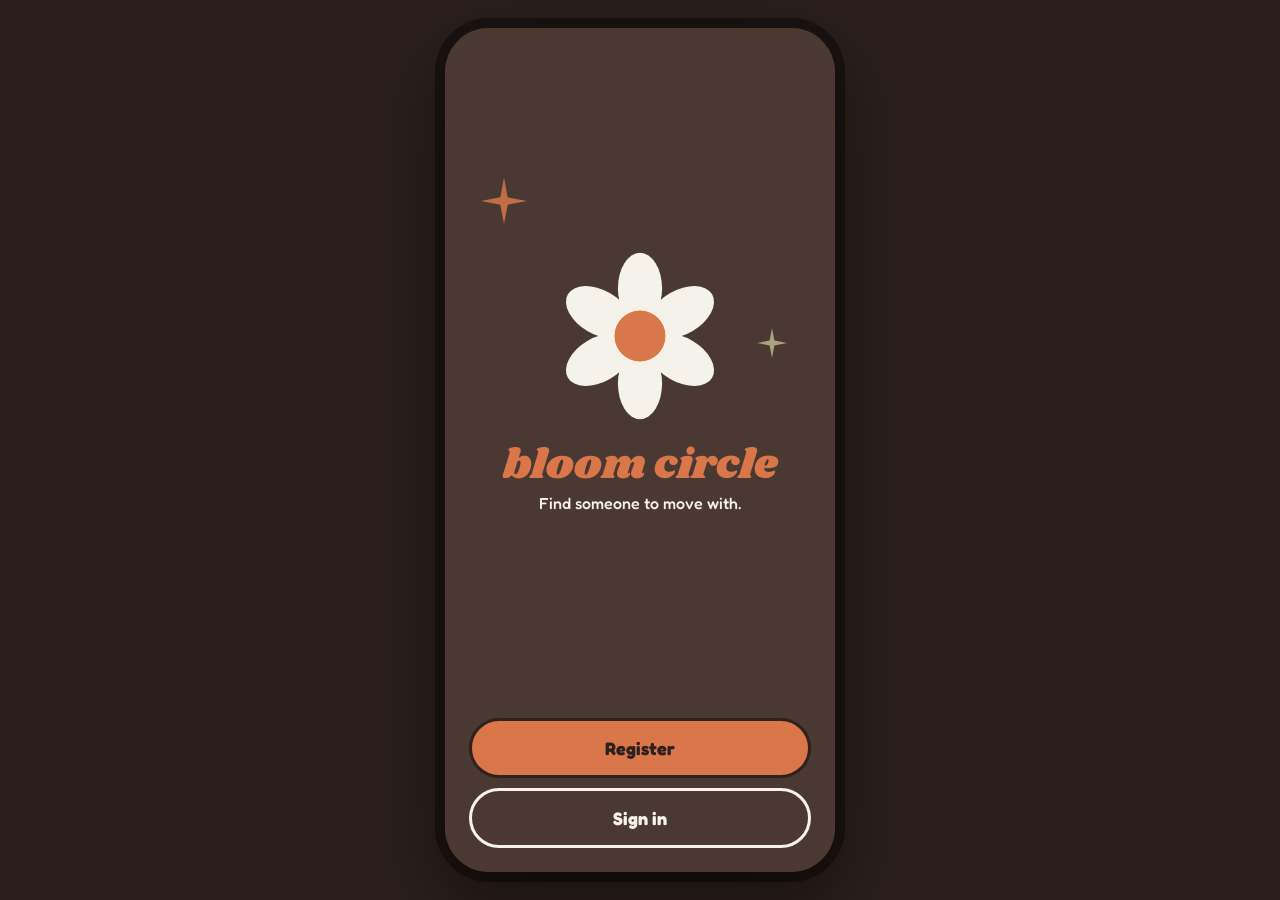
==== commit 09e78245: "Splash screen and sign-up flow The app now opens on a splash: the flower blooms petal by petal, the " ====
--- a/index.html
+++ b/index.html
@@ -13,8 +13,148 @@
 <body>
 <div class="phone">
 
+
+  <!-- ============ SPLASH ============ -->
+  <section class="screen splash active" id="splash">
+    <span class="sp-star s1" aria-hidden="true"></span>
+    <span class="sp-star s2" aria-hidden="true"></span>
+
+    <div class="sp-mid">
+      <svg class="sp-flower" viewBox="0 0 100 100" aria-hidden="true">
+        <ellipse class="sp-petal" style="--a:0deg"   cx="50" cy="22" rx="13" ry="21"/>
+        <ellipse class="sp-petal" style="--a:60deg"  cx="50" cy="22" rx="13" ry="21"/>
+        <ellipse class="sp-petal" style="--a:120deg" cx="50" cy="22" rx="13" ry="21"/>
+        <ellipse class="sp-petal" style="--a:180deg" cx="50" cy="22" rx="13" ry="21"/>
+        <ellipse class="sp-petal" style="--a:240deg" cx="50" cy="22" rx="13" ry="21"/>
+        <ellipse class="sp-petal" style="--a:300deg" cx="50" cy="22" rx="13" ry="21"/>
+        <circle class="sp-core" cx="50" cy="50" r="15"/>
+      </svg>
+      <h1 class="sp-name">bloom circle</h1>
+      <p class="sp-tag">Find someone to move with.</p>
+    </div>
+
+    <div class="sp-btns">
+      <button class="cta" data-go="register">Register</button>
+      <button class="cta ghost" data-go="signin">Sign in</button>
+    </div>
+  </section>
+
+  <!-- ============ REGISTER ============ -->
+  <section class="screen form-screen" id="register">
+    <button class="icon-btn dark" aria-label="Back" data-go="splash"><svg viewBox="0 0 24 24"><path d="M15 5l-7 7 7 7"/></svg></button>
+
+    <div class="f-scroll">
+      <h1 class="f-title">Create account</h1>
+      <p class="f-sub">Every field is required.</p>
+
+      <form class="f-form" id="regForm" novalidate>
+        <label class="field">
+          <span class="f-label">First name</span>
+          <input id="rFirst" type="text" autocomplete="given-name">
+          <em class="f-err"></em>
+        </label>
+        <label class="field">
+          <span class="f-label">Last name</span>
+          <input id="rLast" type="text" autocomplete="family-name">
+          <em class="f-err"></em>
+        </label>
+        <label class="field">
+          <span class="f-label">Email</span>
+          <input id="rEmail" type="email" autocomplete="email">
+          <em class="f-err"></em>
+        </label>
+        <label class="field">
+          <span class="f-label">Phone number</span>
+          <input id="rPhone" type="tel" autocomplete="tel" placeholder="+380 XX XXX XX XX">
+          <em class="f-err"></em>
+        </label>
+        <label class="field">
+          <span class="f-label">Password</span>
+          <input id="rPass" type="password" autocomplete="new-password">
+          <em class="f-err"></em>
+        </label>
+        <button class="cta" type="submit">Create account</button>
+      </form>
+    </div>
+  </section>
+
+  <!-- ============ PHONE VERIFICATION ============ -->
+  <section class="screen form-screen" id="verify">
+    <button class="icon-btn dark" aria-label="Back" data-go="register"><svg viewBox="0 0 24 24"><path d="M15 5l-7 7 7 7"/></svg></button>
+
+    <div class="f-scroll">
+      <h1 class="f-title">Check your phone</h1>
+      <p class="f-sub">We sent a 4-digit code to <b id="vPhone">your number</b>.</p>
+
+      <div class="code" id="codeBox">
+        <input inputmode="numeric" maxlength="1" aria-label="Code digit 1" autocomplete="one-time-code">
+        <input inputmode="numeric" maxlength="1" aria-label="Code digit 2">
+        <input inputmode="numeric" maxlength="1" aria-label="Code digit 3">
+        <input inputmode="numeric" maxlength="1" aria-label="Code digit 4">
+      </div>
+      <em class="f-err" id="codeErr"></em>
+
+      <button class="f-link" id="resend">Send the code again</button>
+      <span class="f-note">Demo: any four digits get you through.</span>
+    </div>
+
+    <button class="cta" id="btnVerify" disabled>Continue</button>
+  </section>
+
+  <!-- ============ LIVENESS CHECK (stub) ============ -->
+  <section class="screen form-screen" id="liveness">
+    <button class="icon-btn dark" aria-label="Back" data-go="verify"><svg viewBox="0 0 24 24"><path d="M15 5l-7 7 7 7"/></svg></button>
+
+    <div class="live-mid">
+      <div class="live-ring">
+        <svg class="live-prog" viewBox="0 0 120 120" aria-hidden="true">
+          <circle class="track" cx="60" cy="60" r="54"/>
+          <circle class="bar" cx="60" cy="60" r="54"/>
+        </svg>
+        <div class="live-face">
+          <svg class="live-head" viewBox="0 0 64 64" aria-hidden="true">
+            <ellipse cx="32" cy="26" rx="15" ry="18"/>
+            <path d="M12 60c3-10 11-15 20-15s17 5 20 15"/>
+            <path d="M26 24v3M38 24v3M26 34c3 3 9 3 12 0"/>
+          </svg>
+          <svg class="live-check" viewBox="0 0 24 24" aria-hidden="true"><path d="M5 12.5l4.5 4.5L19 7.5"/></svg>
+        </div>
+      </div>
+
+      <h1 class="f-title" id="liveTitle">Quick face check</h1>
+      <p class="f-sub" id="liveText">Center your face in the circle and hold still for a moment.</p>
+      <span class="f-note">Demo placeholder — no camera is used.</span>
+    </div>
+
+    <button class="cta" id="btnLive">Start check</button>
+  </section>
+
+  <!-- ============ SIGN IN ============ -->
+  <section class="screen form-screen" id="signin">
+    <button class="icon-btn dark" aria-label="Back" data-go="splash"><svg viewBox="0 0 24 24"><path d="M15 5l-7 7 7 7"/></svg></button>
+
+    <div class="f-scroll">
+      <h1 class="f-title">Welcome back</h1>
+      <p class="f-sub">Pick up where you left off.</p>
+
+      <form class="f-form" id="signForm" novalidate>
+        <label class="field">
+          <span class="f-label">Email</span>
+          <input id="sEmail" type="email" autocomplete="email">
+          <em class="f-err"></em>
+        </label>
+        <label class="field">
+          <span class="f-label">Password</span>
+          <input id="sPass" type="password" autocomplete="current-password">
+          <em class="f-err"></em>
+        </label>
+        <button class="cta" type="submit">Sign in</button>
+      </form>
+    </div>
+  </section>
+
   <!-- ============ ONBOARDING ============ -->
-  <section class="screen onboarding active" id="onboarding">
+  <section class="screen onboarding" id="onboarding">
     <div class="ob-blob" aria-hidden="true"></div>
     <div class="row-between">
       <button class="icon-btn light" aria-label="Back" disabled>
@@ -142,6 +282,20 @@
   <!-- ============ CHATS ============ -->
   <section class="screen chats" id="chats">
     <h1 class="p-title">Chats</h1>
+
+    <button class="likes-row" id="btnLikesPaywall">
+  <div class="likes-avatars">
+    <div class="av sm blurred" style="background:#D9774B"></div>
+    <div class="av sm blurred" style="background:#B8B58F"></div>
+  </div>
+  <div class="likes-text">
+    <b>3 people liked you!</b>
+    <span>Tap to see who</span>
+  </div>
+  <div class="likes-lock">
+    <svg viewBox="0 0 24 24" aria-hidden="true"><rect x="5" y="10.5" width="14" height="9.5" rx="2.5"/><path d="M8.5 10.5V7.5a3.5 3.5 0 0 1 7 0v3"/></svg>
+  </div>
+</button>
 
     <div class="chat-list" id="chatList"></div>
     <div class="chats-empty" id="chatsEmpty" hidden>
@@ -417,6 +571,20 @@
     </div>
   </div>
 
+<div class="modal" id="premiumModal" hidden>
+  <div class="modal-box premium-box" role="dialog" aria-modal="true" aria-labelledby="premiumTitle">
+    <h2 id="premiumTitle">
+      <svg viewBox="0 0 24 24"><path d="M12 2l3.09 6.26L22 9.27l-5 4.87 1.18 6.88L12 17.77l-6.18 3.25L7 14.14 2 9.27l6.91-1.01L12 2z" fill="#D9774B"/></svg>
+      Bloom Premium
+    </h2>
+    <p>Upgrade to see who already liked you, get unlimited swipes, and unlock advanced filters.</p>
+    <div class="modal-btns flex-col">
+      <button class="m-solid" id="btnBuyPremium">Get Premium for $4.99/month</button>
+      <button class="m-ghost" id="btnPremiumCancel">Maybe later</button>
+    </div>
+  </div>
+</div>
+
 </div>
 
 <!-- shared flower shape -->
--- a/style.css
+++ b/style.css
@@ -488,3 +488,155 @@
 .chats-empty h2 { font-size: 24px; }
 .chats-empty p { font-size: 15px; color: var(--terra-light); }
 .chats-empty .pill { background: var(--terra); color: var(--ink); border: 2px solid var(--ink); }
+
+/* ---------- Likes Paywall (вкладка Chats) ---------- */
+.likes-row {
+  display: flex; align-items: center; gap: 12px;
+  background: var(--cream); border: 3px solid var(--terra);
+  border-radius: 24px; padding: 12px 14px; margin-bottom: 12px;
+  text-align: left; width: 100%; transition: transform 0.15s, box-shadow 0.15s;
+}
+.likes-row:active { transform: translateY(2px); }
+.likes-avatars { display: flex; flex-shrink: 0; padding-left: 4px; }
+.likes-avatars .blurred { 
+  border: 2px solid var(--ink); margin-left: -12px; 
+  filter: blur(3px); opacity: 0.85; 
+}
+.likes-avatars .blurred:first-child { margin-left: 0; }
+.likes-text { flex: 1; display: flex; flex-direction: column; gap: 2px; }
+.likes-text b { font-size: 15px; color: var(--ink); font-weight: 700; }
+.likes-text span { font-size: 13px; color: var(--terra); font-weight: 700; }
+.likes-lock { width: 32px; height: 32px; border-radius: 16px; background: var(--terra-light); display: flex; align-items: center; justify-content: center; flex-shrink: 0; border: 2px solid var(--ink); }
+.likes-lock svg { width: 16px; height: 16px; fill: none; stroke: var(--ink); stroke-width: 2.2; }
+
+/* ---------- Premium Modal ---------- */
+.premium-box { align-items: center; text-align: center; border-color: var(--terra); }
+.premium-box h2 { display: flex; align-items: center; justify-content: center; gap: 8px; font-size: 24px; color: var(--terra); }
+.premium-box h2 svg { width: 28px; height: 28px; }
+.flex-col { flex-direction: column; width: 100%; margin-top: 12px; }
+.premium-box .modal-btns button {
+  height: 90px; 
+  border-radius: 45px; 
+  font-size: 20px; 
+}
+.premium-box .modal-btns {
+  gap: 12px; 
+}
+.premium-box h2 svg {
+  width: 28px; 
+  height: 28px;
+  transform: translateY(-3px); 
+}
+.premium-box p {
+  font-size: 17px; 
+  line-height: 1.5; 
+}
+
+/* ---------- splash ---------- */
+.splash { background: var(--cocoa); align-items: center; padding: 32px 24px 24px; }
+.sp-star {
+  position: absolute; clip-path: polygon(50% 0, 58% 42%, 100% 50%, 58% 58%, 50% 100%, 42% 58%, 0 50%, 42% 42%);
+  opacity: 0;
+}
+.sp-star.s1 { width: 46px; height: 46px; left: 36px; top: 150px; background: var(--terra); }
+.sp-star.s2 { width: 30px; height: 30px; right: 48px; top: 300px; background: var(--olive-light); }
+.sp-mid { flex: 1; min-height: 0; display: flex; flex-direction: column; align-items: center; justify-content: center; gap: 4px; position: relative; }
+.sp-flower { width: 170px; height: 170px; }
+.sp-petal { fill: var(--cream); transform-box: view-box; transform-origin: 50px 50px; transform: rotate(var(--a)) scale(0); }
+.sp-core { fill: var(--terra); transform-box: view-box; transform-origin: 50px 50px; transform: scale(0); }
+.sp-name { font-family: 'Shrikhand', serif; font-weight: 400; font-size: 42px; line-height: 1.1; color: var(--terra); margin-top: 18px; opacity: 0; }
+.sp-tag { font-size: 16px; font-weight: 500; color: var(--cream); opacity: 0; }
+.sp-btns { display: flex; flex-direction: column; gap: 10px; width: 100%; opacity: 0; }
+.splash .cta { width: 100%; background: var(--terra); color: var(--ink); }
+.splash .cta.ghost { background: transparent; color: var(--cream); border-color: var(--cream); height: 60px; }
+
+/* the flower opens, then the name, then the buttons — about 1.3s all in */
+.splash.active .sp-petal { animation: bloom .45s cubic-bezier(.2,.9,.3,1.3) both; }
+.splash.active .sp-petal:nth-child(1) { animation-delay: .05s; }
+.splash.active .sp-petal:nth-child(2) { animation-delay: .11s; }
+.splash.active .sp-petal:nth-child(3) { animation-delay: .17s; }
+.splash.active .sp-petal:nth-child(4) { animation-delay: .23s; }
+.splash.active .sp-petal:nth-child(5) { animation-delay: .29s; }
+.splash.active .sp-petal:nth-child(6) { animation-delay: .35s; }
+.splash.active .sp-core { animation: core .35s cubic-bezier(.2,.9,.3,1.5) .34s both; }
+.splash.active .sp-name { animation: riseIn .4s ease-out .6s both; }
+.splash.active .sp-tag { animation: riseIn .4s ease-out .72s both; }
+.splash.active .sp-btns { animation: riseIn .4s ease-out .85s both; }
+.splash.active .sp-star { animation: twinkle .5s ease-out .5s both; }
+.splash.active .sp-star.s2 { animation-delay: .66s; }
+
+@keyframes bloom { from { transform: rotate(var(--a)) scale(0); } to { transform: rotate(var(--a)) scale(1); } }
+@keyframes core { from { transform: scale(0); } to { transform: scale(1); } }
+@keyframes riseIn { from { opacity: 0; transform: translateY(14px); } to { opacity: 1; transform: none; } }
+@keyframes twinkle { from { opacity: 0; transform: scale(.4); } to { opacity: .85; transform: none; } }
+
+@media (prefers-reduced-motion: reduce) {
+  .splash.active .sp-petal, .splash.active .sp-core, .splash.active .sp-name,
+  .splash.active .sp-tag, .splash.active .sp-btns, .splash.active .sp-star {
+    animation-duration: .01s; animation-delay: 0s;
+  }
+  .screen { transition: none; }
+}
+
+/* ---------- register / verify / liveness / sign in ---------- */
+.form-screen { background: var(--cocoa); }
+.f-scroll {
+  flex: 1; min-height: 0; overflow-y: auto; -webkit-overflow-scrolling: touch;
+  display: flex; flex-direction: column; gap: 8px; scrollbar-width: none;
+}
+.f-scroll::-webkit-scrollbar { display: none; }
+.f-title { font-family: 'Shrikhand', serif; font-weight: 400; font-size: 32px; line-height: 1.15; color: var(--cream); margin: 0; }
+.f-sub { font-size: 15px; color: var(--terra-light); }
+.f-sub b { color: var(--cream); }
+.f-note { font-size: 13px; font-weight: 500; color: var(--olive-light); }
+.f-link { align-self: flex-start; min-height: 44px; padding: 0 2px; background: none; border: none; color: var(--cream); font-size: 15px; font-weight: 700; text-decoration: underline; }
+
+.f-form { display: flex; flex-direction: column; gap: 12px; margin-top: 10px; }
+.field { display: flex; flex-direction: column; gap: 5px; }
+.f-label { font-size: 14px; font-weight: 700; color: var(--cream); }
+.field input {
+  height: 52px; border-radius: 26px; border: 2px solid var(--ink); background: var(--cream);
+  padding: 0 16px; font-family: inherit; font-size: 16px; color: var(--ink); outline: none;
+}
+.field input::placeholder { color: var(--muted); }
+.field input:focus { border-color: var(--terra); }
+.field.bad input { border-color: var(--terra); background: #fff; }
+.f-err { display: none; font-style: normal; font-size: 13px; font-weight: 600; color: var(--terra-light); padding: 0 4px; }
+.field.bad .f-err { display: block; }
+.f-form .cta { margin-top: 6px; background: var(--terra); color: var(--ink); }
+
+/* code boxes */
+.code { display: flex; gap: 10px; margin: 14px 0 2px; }
+.code input {
+  flex: 1; min-width: 0; height: 68px; border-radius: 22px; border: 3px solid var(--ink); background: var(--cream);
+  text-align: center; font-family: 'Shrikhand', serif; font-size: 28px; color: var(--ink); outline: none; padding: 0;
+}
+.code input:focus { border-color: var(--terra); box-shadow: 0 4px 0 var(--ink); }
+#codeErr { display: block; padding: 0; }
+#verify .cta, #liveness .cta { background: var(--terra); color: var(--ink); }
+#verify .cta:disabled, #liveness .cta:disabled { background: var(--olive); color: var(--cream); opacity: 1; }
+
+/* liveness stub */
+.live-mid { flex: 1; display: flex; flex-direction: column; align-items: center; justify-content: center; gap: 8px; text-align: center; }
+.live-ring { position: relative; width: 220px; height: 220px; margin-bottom: 22px; }
+.live-prog { position: absolute; inset: 0; width: 100%; height: 100%; transform: rotate(-90deg); }
+.live-prog circle { fill: none; stroke-width: 7; }
+.live-prog .track { stroke: var(--olive); }
+.live-prog .bar { stroke: var(--terra); stroke-linecap: round; stroke-dasharray: 339; stroke-dashoffset: 339; }
+#liveness.scanning .live-prog .bar { animation: scan 1.8s linear forwards; }
+#liveness.done .live-prog .bar { stroke-dashoffset: 0; }
+@keyframes scan { to { stroke-dashoffset: 0; } }
+
+.live-face {
+  position: absolute; inset: 22px; border-radius: 50%; background: var(--olive-light); border: 3px solid var(--ink);
+  display: flex; align-items: center; justify-content: center;
+}
+.live-head { width: 96px; height: 96px; fill: none; stroke: var(--ink); stroke-width: 2.6; stroke-linecap: round; stroke-linejoin: round; }
+#liveness.done .live-head { display: none; }
+.live-check { display: none; width: 84px; height: 84px; fill: none; stroke: var(--ink); stroke-width: 3.2; stroke-linecap: round; stroke-linejoin: round; }
+#liveness.done .live-check { display: block; animation: core .35s cubic-bezier(.2,.9,.3,1.5) both; }
+#liveness.done .live-face { background: var(--terra); }
+#liveness.scanning .live-face { animation: pulse 1.1s ease-in-out infinite; }
+@keyframes pulse { 50% { transform: scale(.96); } }
+
+.f-title + .f-sub { margin-bottom: 2px; }
